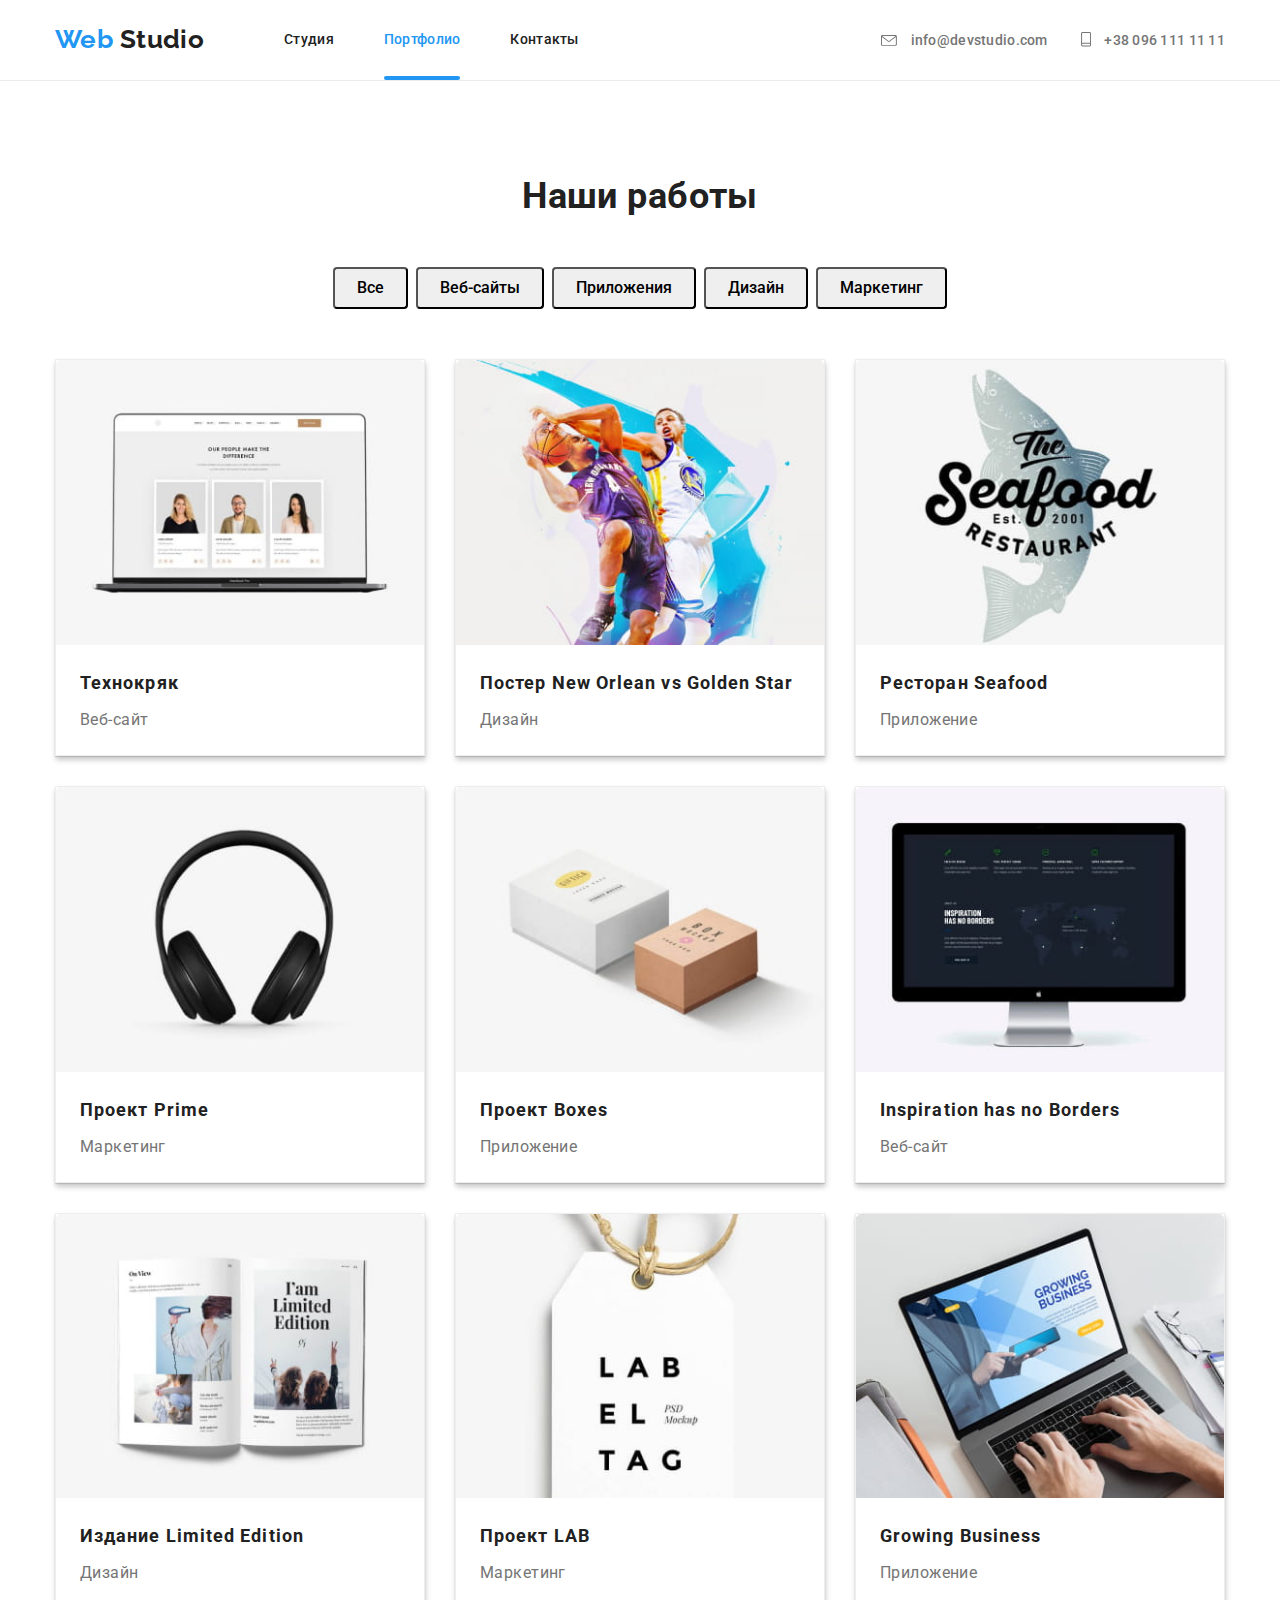
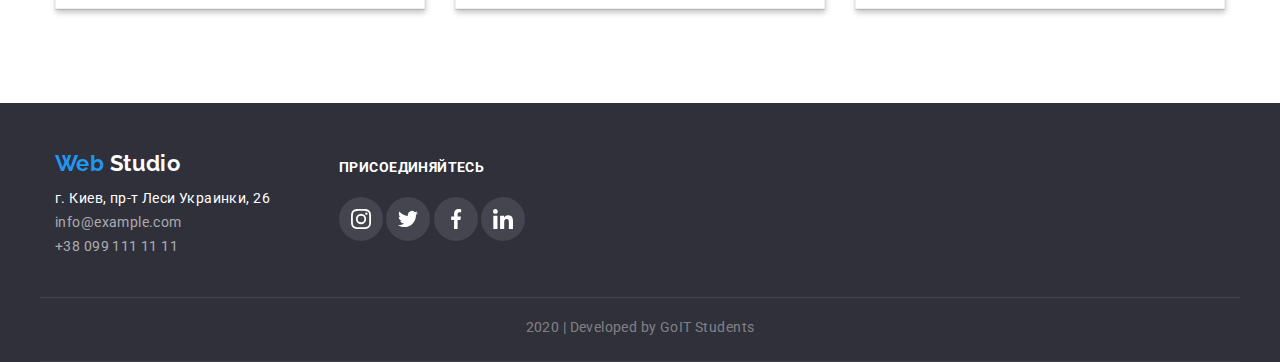
==== portfolio.html @ 3cd795a9 "Copypasted files from hw-05" ====
<!DOCTYPE html>
<html lang="en">
  <head>
    <meta charset="UTF-8" />
    <meta name="viewport" content="width=device-width, initial-scale=1.0" />
    <title>Portfolio</title>
    <link
      rel="stylesheet"
      href="https://fonts.googleapis.com/css2?family=Raleway:wght@700&family=Roboto:wght@500;700;900"
    />
    <link
      rel="stylesheet"
      href="https://cdnjs.cloudflare.com/ajax/libs/modern-normalize/0.6.0/modern-normalize.min.css"
    />
    <link rel="stylesheet" href="./css/main.css" />
    <link rel="stylesheet" href="./css/portfolio.css" />
  </head>
  <body>
    <!--Шапка-->
    <header class="header-portfolio">
      <div class="container main-nav">
        <a href="index.html" class="logo">
          <span class="logo-web">Web</span>
          Studio</a
        >
        <nav class="navigation-block">
          <ul class="site-nav">
            <li class="item">
              <a href="./index.html" class="link-page">Студия</a>
            </li>
            <li class="item">
              <a href="./portfolio.html" class="link-page portfolio"
                >Портфолио</a
              >
            </li>
            <li class="item"><a href="" class="link-page">Контакты</a></li>
          </ul>
        </nav>
        <div class="phone-email">
          <a href="mailto:info@devstudio.com" class="contacts">
            <svg class="icon-env" width="16px" height="11px">
              <use href="./images/sprite.svg#icon-envelope"></use>
            </svg>
            info@devstudio.com
          </a>
          <a href="tel:+380961111111" class="contacts">
            <svg class="icon-phone" width="10px" height="15px">
              <use href="images/sprite.svg#icon-phone"></use>
            </svg>
            +38 096 111 11 11
          </a>
        </div>
      </div>
    </header>
    <main>
      <div class="container">
        <section class="section">
          <h1 class="section-title">Наши работы</h1>
          <ul class="filter">
            <li class="item">
              <button type="button" class="filter-button">Все</button>
            </li>
            <li class="item">
              <button type="button" class="filter-button">Веб-сайты</button>
            </li>
            <li class="item">
              <button type="button" class="filter-button">Приложения</button>
            </li>
            <li class="item">
              <button type="button" class="filter-button">Дизайн</button>
            </li>
            <li class="item">
              <button type="button" class="filter-button">Маркетинг</button>
            </li>
          </ul>
          <ul class="our-portfolio">
            <li class="portfolio-item">
              <a href="" class="link">
                <div class="overlay">
                  <img
                    src="./images/portfolio-tekhnokryak.jpg"
                    alt="Веб-сайт технокряк"
                  />
                  <p class="text-card">
                    Технокряк это современная площадка распространения
                    коронавируса. Компании используют эту платформу для
                    цифрового шпионажа и атак на защищённые сервера конкурентов.
                  </p>
                </div>
                <div class="box-text">
                  <h2 class="portfolio-title">Технокряк</h2>
                  <p class="portfolio-description">Веб-сайт</p>
                </div>
              </a>
            </li>
            <li class="portfolio-item">
              <a href="" class="link">
                <div class="overlay">
                  <img
                    src="./images/portfolio-baskeball.jpg"
                    alt="Постер New Orlean vs Golden Star"
                  />
                  <p class="text-card">
                    Технокряк это современная площадка распространения
                    коронавируса. Компании используют эту платформу для
                    цифрового шпионажа и атак на защищённые сервера конкурентов.
                  </p>
                </div>
                <div class="box-text">
                  <h2 class="portfolio-title">
                    Постер New Orlean vs Golden Star
                  </h2>
                  <p class="portfolio-description">Дизайн</p>
                </div>
              </a>
            </li>
            <li class="portfolio-item">
              <a href="" class="link">
                <div class="overlay">
                  <img
                    src="./images/portfolio-seafood.jpg"
                    alt="Логотип ресторана Seafood"
                  />
                  <p class="text-card">
                    Технокряк это современная площадка распространения
                    коронавируса. Компании используют эту платформу для
                    цифрового шпионажа и атак на защищённые сервера конкурентов.
                  </p>
                </div>
                <div class="box-text">
                  <h2 class="portfolio-title">Ресторан Seafood</h2>
                  <p class="portfolio-description">Приложение</p>
                </div>
              </a>
            </li>
            <li class="portfolio-item">
              <a href="" class="link">
                <div class="overlay">
                  <img
                    src="./images/portfolio-headset.jpg"
                    alt="Фото наушников"
                  />
                  <p class="text-card">
                    Технокряк это современная площадка распространения
                    коронавируса. Компании используют эту платформу для
                    цифрового шпионажа и атак на защищённые сервера конкурентов.
                  </p>
                </div>
                <div class="box-text">
                  <h2 class="portfolio-title">Проект Prime</h2>
                  <p class="portfolio-description">Маркетинг</p>
                </div>
              </a>
            </li>
            <li class="portfolio-item">
              <a href="" class="link">
                <div class="overlay">
                  <img
                    src="./images/portfolio-boxes.jpg"
                    alt="Макет коробочек"
                  />
                  <p class="text-card">
                    Технокряк это современная площадка распространения
                    коронавируса. Компании используют эту платформу для
                    цифрового шпионажа и атак на защищённые сервера конкурентов.
                  </p>
                </div>
                <div class="box-text">
                  <h2 class="portfolio-title">Проект Boxes</h2>
                  <p class="portfolio-description">Приложение</p>
                </div>
              </a>
            </li>
            <li class="portfolio-item">
              <a href="" class="link">
                <div class="overlay">
                  <img
                    src="./images/portfolio-imac.jpg "
                    alt="Веб-сайт Inspiration has no Borders"
                  />
                  <p class="text-card">
                    Технокряк это современная площадка распространения
                    коронавируса. Компании используют эту платформу для
                    цифрового шпионажа и атак на защищённые сервера конкурентов.
                  </p>
                </div>
                <div class="box-text">
                  <h2 class="portfolio-title">Inspiration has no Borders</h2>
                  <p class="portfolio-description">Веб-сайт</p>
                </div>
              </a>
            </li>
            <li class="portfolio-item">
              <a href="" class="link">
                <div class="overlay">
                  <img
                    src="./images/portfolio-magazine.jpg"
                    alt="Журнал Limited Edition"
                  />
                  <p class="text-card">
                    Технокряк это современная площадка распространения
                    коронавируса. Компании используют эту платформу для
                    цифрового шпионажа и атак на защищённые сервера конкурентов.
                  </p>
                </div>
                <div class="box-text">
                  <h2 class="portfolio-title">Издание Limited Edition</h2>
                  <p class="portfolio-description">Дизайн</p>
                </div>
              </a>
            </li>
            <li class="portfolio-item">
              <a href="" class="link">
                <div class="overlay">
                  <img src="./images/portfolio-lab.jpg" alt="Бирка Lab" />
                  <p class="text-card">
                    Технокряк это современная площадка распространения
                    коронавируса. Компании используют эту платформу для
                    цифрового шпионажа и атак на защищённые сервера конкурентов.
                  </p>
                </div>
                <div class="box-text">
                  <h2 class="portfolio-title">Проект LAB</h2>
                  <p class="portfolio-description">Маркетинг</p>
                </div>
              </a>
            </li>
            <li class="portfolio-item">
              <a href="" class="link">
                <div class="overlay">
                  <img
                    src="./images/portfolio-notebook.jpg"
                    alt="Приложение Growing Business"
                  />
                  <p class="text-card">
                    Технокряк это современная площадка распространения
                    коронавируса. Компании используют эту платформу для
                    цифрового шпионажа и атак на защищённые сервера конкурентов.
                  </p>
                </div>
                <div class="box-text">
                  <h2 class="portfolio-title">Growing Business</h2>
                  <p class="portfolio-description">Приложение</p>
                </div>
              </a>
            </li>
          </ul>
        </section>
      </div>
    </main>
    <footer class="footer">
      <div class="container">
        <div class="footer-address">
          <a href="/index.html" class="logo footer-logo">
            <span class="logo-web">Web</span>
            Studio
          </a>
          <address class="address-item">
            г. Киев, пр-т Леси Украинки, 26
            <a href="mailto:info@example.com" class="footer-contacts"
              >info@example.com</a
            >
            <a href="tel:+380991111111" class="footer-contacts"
              >+38 099 111 11 11</a
            ><br />
          </address>
        </div>
        <div class="call-action">
          <b class="action-text">присоединяйтесь</b>
          <ul>
            <li class="action-icons">
              <a class="footer-icons" href="">
                <svg width="20px" height="20px">
                  <use href="./images/sprite.svg#icon-instagram"></use>
                </svg>
              </a>
            </li>
            <li class="action-icons">
              <a class="footer-icons" href="">
                <svg width="20px" height="20px">
                  <use href="./images/sprite.svg#icon-twitter"></use>
                </svg>
              </a>
            </li>
            <li class="action-icons">
              <a class="footer-icons" href="">
                <svg width="20px" height="20px">
                  <use href="./images/sprite.svg#icon-facebook"></use>
                </svg>
              </a>
            </li>
            <li class="action-icons">
              <a class="footer-icons" href="">
                <svg class="icons" width="20px" height="20px">
                  <use href="./images/sprite.svg#icon-linkedin"></use>
                </svg>
              </a>
            </li>
          </ul>
        </div>
      </div>
      <p class="container developed-by">2020 | Developed by GoIT Students</p>
    </footer>
  </body>
</html>
---- css/main.css ----
/* collor: #2196F3 - logo and all hover/focus elements
color: #757575  - цвет основого текста
color: #212121 - цвет вторичного текста
color: #FFFFFF - белый цвет (фон и текст)
color: #F5F4FA - вторичный цвет фона
color: rgba(255, 255, 255, 0.6) - цвет текста в футтере
color: #2F303A - фон футтера
*/

:root {
  --primary-text-color: #757575;
  --secondary-text-color: #212121;
  --accent-color: #2196f3;
  --primary-white-color: #ffffff;
  --secondary-bg-color: #f5f4fa;
  --footer-bg-color: #2f303a;
  --primary-icons-color: #afb1b8;
  --cubic-bezier-standard: cubic-bezier(0.4, 0, 0.2, 1);
}

body {
  background-color: var(--primary-white-color);
  color: var(--primary-text-color);
  font-family: Roboto, sans-serif;
  font-size: 14px;
  letter-spacing: 0.03em;
}

/* Logo header*/

.logo {
  font-family: Raleway, sans-serif;
  color: var(--secondary-text-color);
  font-weight: 700;
  font-size: 26px;
  line-height: 1.2;
  text-decoration: none;

  transition: color 250ms var(--cubic-bezier-standard);
}

.logo-web {
  font-family: Raleway, sans-serif;
  color: var(--accent-color);
}

.logo:hover,
.logo:focus {
  color: var(--accent-color);
}

ul {
  margin: 0;
  padding: 0;
  list-style: none;
}

/* Container */
.container {
  margin: 0 auto;
  width: 1200px;
  padding-left: 15px;
  padding-right: 15px;
}

/* Site navigation */

.main-nav {
  display: flex;
  align-items: center;
}

.navigation-block {
  margin-left: 80px;
}

.site-nav {
  display: flex;
}

.site-nav .item:not(:last-child) {
  margin-right: 50px;
}

.site-nav .link-page {
  position: relative;
  display: block;
  padding-top: 32px;
  padding-bottom: 32px;

  color: var(--secondary-text-color);
  font-weight: 500;
  line-height: 1.14;
  letter-spacing: 0.02em;
  text-decoration: none;

  transition: color 250ms var(--cubic-bezier-standard);
}

.link-page.studio {
  color: var(--accent-color);
}

.studio::after {
  content: "";

  position: absolute;
  bottom: 0;
  left: 0;
  width: 100%;
  height: 4px;
  background: #2196f3;
  border-radius: 2px;
}

.site-nav a:hover,
.site-nav a:focus {
  color: var(--accent-color);
}

/* Contacts */

.contacts {
  color: var(--primary-text-color);
  font-weight: 500;
  line-height: 1.14;
  letter-spacing: 0.02em;

  transition: color 250ms var(--cubic-bezier-standard);
}

.contacts:hover,
.contacts:focus {
  color: var(--accent-color);
}

.icon-env,
.icon-phone {
  fill: currentColor;
  margin-right: 10px;
}

.phone-email {
  display: inline-block;
  margin-left: auto;
}

.phone-email .contacts + .contacts {
  margin-left: 30px;
}

.phone-email > .contacts {
  padding-top: 32px;
  padding-bottom: 32px;
  text-decoration: none;
}

.contacts .icon-env {
  vertical-align: middle;
  display: inline-block;
}
.contacts .icon-phone {
  vertical-align: top;
  display: inline-block;
}

/* Hero */
.hero-section {
  max-width: 1600px;
  height: 600px;
  margin-left: auto;
  margin-right: auto;
  background-size: cover;
  background-position: center;
  background-repeat: no-repeat;
  background-image: linear-gradient(
      to right,
      rgba(47, 48, 58, 0.8),
      rgba(47, 48, 58, 0.8)
    ),
    url(../images/hero-bg.jpg);
  text-align: center;
}

.hero-title {
  margin-top: 0px;
  margin-bottom: 46px;
  margin-left: auto;
  margin-right: auto;
  padding-top: 200px;
  width: 646px;
  color: var(--primary-white-color);
  font-weight: 900;
  font-size: 44px;
  line-height: 1.36;
  letter-spacing: 0.06em;
  text-transform: uppercase;
}

/* Section */

.section {
  padding-top: 94px;
  padding-bottom: 94px;
}

.section-title {
  margin-top: 0;
  margin-bottom: 50px;
  color: var(--secondary-text-color);
  font-weight: 700;
  font-size: 36px;
  line-height: 1.17;
  text-align: center;
}

/* Advantages */

.advantages-list {
  display: flex;
}

.advantages-list .item {
  width: 270px;
}

.adv-icons {
  display: block;
  width: 270px;
  height: 120px;
  padding: 25px 100px;
  background-color: var(--secondary-bg-color);
  border-radius: 4px;
}

.advantages-list .item + .item {
  margin-left: 30px;
}

.advantages-list .title {
  margin-top: 30px;
  margin-bottom: 10px;
  color: var(--secondary-text-color);
  font-weight: 700;
  line-height: 1.14;
  text-transform: uppercase;
}

.advantages-list .text {
  margin-top: 0px;
  margin-bottom: 0px;
  line-height: 1.71;
}

/* What we do */

.we-do {
  display: flex;
}

.we-do .item-do + .item-do {
  margin-left: 30px;
}

.item-do .img-do {
  display: block;
  border-radius: 4px;
}

.item-do {
  position: relative;
}

.item-do > .title {
  position: absolute;
  bottom: 0;
  width: 100%;
  height: 70px;
}

.we-do .title {
  display: flex;
  align-items: center;
  justify-content: center;
  margin-top: 0px;
  margin-bottom: 0px;
  color: var(--primary-white-color);
  font-weight: 700;
  line-height: 1.14;
  text-transform: uppercase;
  background-color: rgba(47, 48, 58, 0.8);
}

/* Our team */

.team {
  display: flex;
}

.item-team {
  padding-bottom: 24px;
  background-color: var(--primary-white-color);
  box-shadow: 0px 2px 1px rgba(0, 0, 0, 0.2), 0px 1px 1px rgba(0, 0, 0, 0.14),
    0px 1px 3px rgba(0, 0, 0, 0.12);
  width: 270px;
}

.team .item-team + .item-team {
  margin-left: 30px;
}

.worker-photo {
  display: block;
  margin-bottom: 30px;
}

.section.our-team {
  background-color: var(--secondary-bg-color);
}

.team .worker {
  margin-top: 0;
  margin-bottom: 10px;
  color: var(--secondary-text-color);
  font-weight: 500;
  font-size: 16px;
  line-height: 1.19;
  text-align: center;
}

.team .profession {
  margin-top: 0;
  margin-bottom: 16px;
  font-size: 16px;
  line-height: 1.19;
  text-align: center;
}

.soc-networks {
  display: flex;
  justify-content: center;
}

.soc-networks .item + .item {
  margin-left: 11px;
}

.icon-box {
  display: flex;
  align-items: center;
  justify-content: center;
  width: 44px;
  height: 44px;
  border-radius: 50%;
  color: var(--soc-icons-color);

  transition: background-color 250ms var(--cubic-bezier-standard),
    color 250ms var(--cubic-bezier-standard);
}

.soc-icons {
  fill: currentColor;
}

.icon-box:hover {
  color: var(--primary-white-color);
  background-color: var(--accent-color);
}

/* Our clients */

.our-clients {
  display: flex;
  justify-content: center;
}

.our-clients .item + .item {
  margin-left: 30px;
}

.client-logo {
  display: flex;
  width: 170px;
  height: 90px;
  border: 1px solid var(--primary-icons-color);
  border-radius: 4px;
  align-items: center;
  justify-content: center;
  color: var(--primary-icons-color);
  fill: currentColor;

  transition: border 250ms var(--cubic-bezier-standard),
    color 250ms var(--cubic-bezier-standard);
}

.client-logo:hover {
  color: var(--accent-color);
  border: 1px solid var(--accent-color);
}

/* Footer */
.footer {
  color: var(--primary-white-color);
  background-color: var(--footer-bg-color);
}

.footer > .container {
  display: flex;
  border-bottom: 1px solid rgba(255, 255, 255, 0.1);
}

.footer-address {
  padding-top: 48px;
}

.footer-logo {
  display: block;
  font-weight: 700;
  font-size: 22px;
  line-height: 1.18;
  margin: 0;
  padding-bottom: 10px;
  color: var(--primary-white-color);
}

.address-item {
  font-size: 14px;
  line-height: 1.71;
  font-style: normal;
}

.footer-contacts {
  display: block;
  color: rgba(255, 255, 255, 0.6);
  text-decoration: none;
  font-style: normal;

  transition: color 250ms var(--cubic-bezier-standard);
}

.footer-contacts:hover,
.footer-contacts:focus {
  color: var(--accent-color);
}

.call-action {
  padding-top: 56px;
  padding-bottom: 56px;
  margin-left: 69px;
}

.action-text {
  display: block;
  text-transform: uppercase;
  margin: 0;
  margin-bottom: 21px;
}

.action-icons {
  display: inline-block;
}

.footer-icons {
  display: flex;
  border-radius: 50%;
  align-items: center;
  justify-content: center;
  width: 44px;
  height: 44px;
  fill: var(--primary-white-color);
  background-color: rgba(255, 255, 255, 0.1);

  transition: background-color 250ms var(--cubic-bezier-standard);
}

.footer-icons:hover {
  background-color: var(--accent-color);
}

.developed-by {
  margin-top: 0;
  margin-bottom: 0;
  padding-top: 18px;
  padding-bottom: 21px;
  color: rgba(255, 255, 255, 0.4);
  font-size: 14px;
  line-height: 1.71;
  justify-content: center;
}

/* Buttons */
.button {
  display: inline-block;
  border-radius: 4px;
  color: var(--secondary-text-color);
  background-color: var(--primary-white-color);
  text-decoration: none;
  padding: 10px 32px;
  min-width: 200px;
}

.button.primary {
  color: var(--primary-white-color);
  background-color: var(--accent-color);
}

.hero-section .button.primary {
  font-weight: 700;
  font-size: 16px;
  align-items: center;
  text-align: center;
  line-height: 1.88;
  letter-spacing: 0.06em;
  margin-right: auto;
  margin-left: auto;
}

img {
  display: block;
  max-width: 100%;
  height: auto;
}
---- css/portfolio.css ----
/* Site nav */
.link-page.portfolio {
  color: var(--accent-color);
}

.portfolio::after {
  content: "";

  position: absolute;
  bottom: 0;
  left: 0;
  width: 100%;
  height: 4px;
  background: #2196f3;
  border-radius: 2px;
}

.header-portfolio {
  border-bottom: 1px solid #ececec;
}

/* Filter buttons */

.filter {
  display: flex;
  align-items: center;
  justify-content: center;
  margin-bottom: 50px;
}

.filter .item + .item {
  margin-left: 8px;
}

.filter-button {
  font-weight: 500;
  font-size: 16px;
  line-height: 1.63;
  text-align: center;
  min-width: 73px;
  padding: 6px 22px;
  border-radius: 4px;
}

.filter-button:focus,
.filter-button:hover {
  color: var(--primary-white-color);
  background-color: var(--accent-color);
  box-shadow: 0px 2px 2px rgba(0, 0, 0, 0.12), 0px 1px 2px rgba(0, 0, 0, 0.08),
    0px 3px 1px rgba(0, 0, 0, 0.1);
}

/* Our portfolio */

.our-portfolio {
  display: flex;
  flex-wrap: wrap;
}

.our-portfolio .portfolio-item {
  width: 370px;
  margin-right: 30px;
  margin-bottom: 30px;
  border: 1px solid #eeeeee;
  box-shadow: 1px 4px 6px rgba(0, 0, 0, 0.16), 0px 4px 4px rgba(0, 0, 0, 0.06),
    0px 1px 1px rgba(0, 0, 0, 0.12);
}

.our-portfolio > .portfolio-item:nth-child(3n) {
  margin-right: 0;
}

.our-portfolio > .portfolio-item:nth-last-child(-n + 3) {
  margin-bottom: 0;
}

.our-portfolio .link {
  color: var(--secondary-text-color);
  text-decoration: none;
}

.overlay {
  position: relative;
  overflow: hidden;
}

.our-portfolio .text-card {
  position: absolute;
  top: 0;
  right: 0;
  font-size: 18px;
  line-height: 1.55;
  color: var(--primary-white-color);
  margin: 0;
  padding: 63px 24px;
  opacity: 0;
  transition: 250ms var(--cubic-bezier-standard);
}

.portfolio-item:hover .overlay::before,
.portfolio-item:hover .text-card {
  opacity: 1;
  transform: translateY(0);
}

.overlay::before {
  position: absolute;

  content: "";
  display: block;

  width: 100%;
  height: 100%;
  background-color: rgba(33, 150, 243, 0.9);
  opacity: 0;
  transform: translateY(100%);
  transition: 250ms var(--cubic-bezier-standard);
}

.our-portfolio .box-text {
  padding-top: 20px;
  padding-bottom: 20px;
  padding-left: 24px;
  padding-right: 24px;
}

.portfolio-title {
  font-weight: 700;
  font-size: 18px;
  line-height: 2;
  letter-spacing: 0.06em;
  margin: 0;
  margin-bottom: 4px;
}

.portfolio-description {
  font-size: 16px;
  line-height: 1.88;
  color: var(--primary-text-color);
  margin: 0;
}
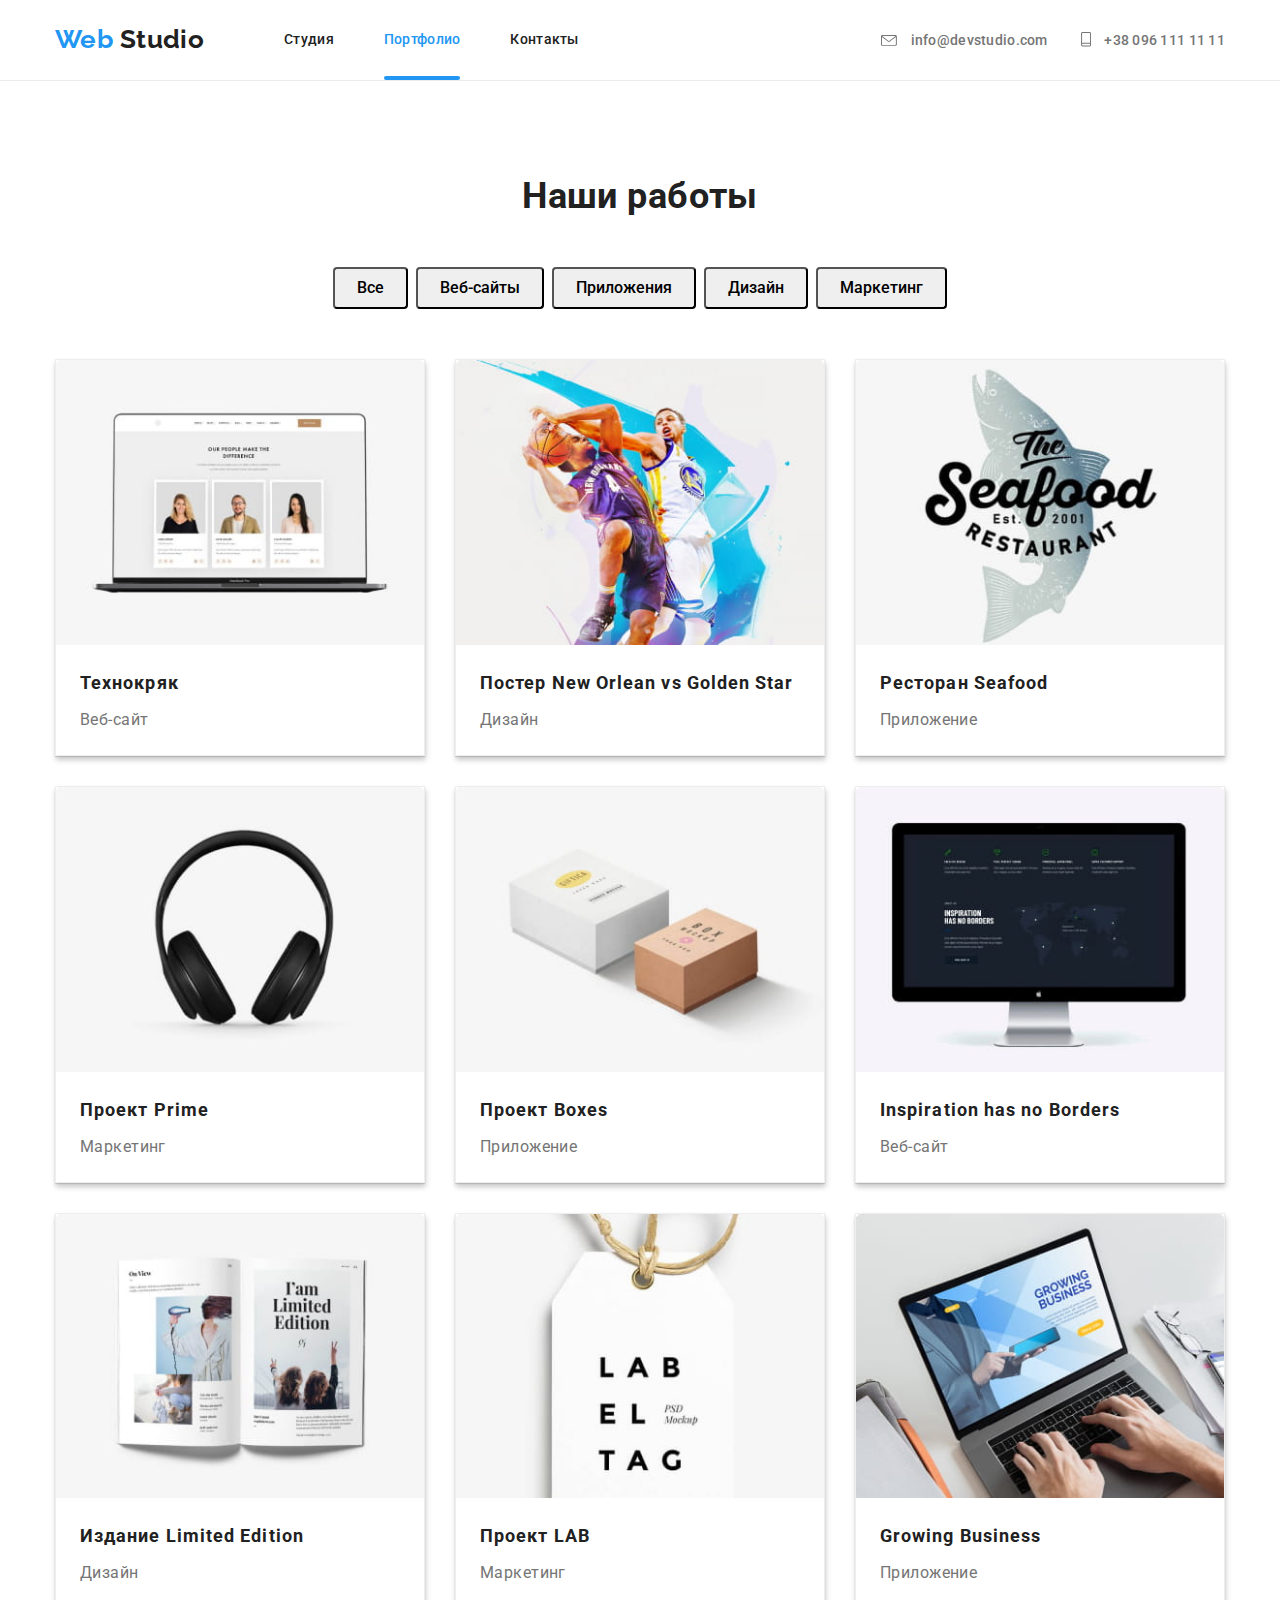
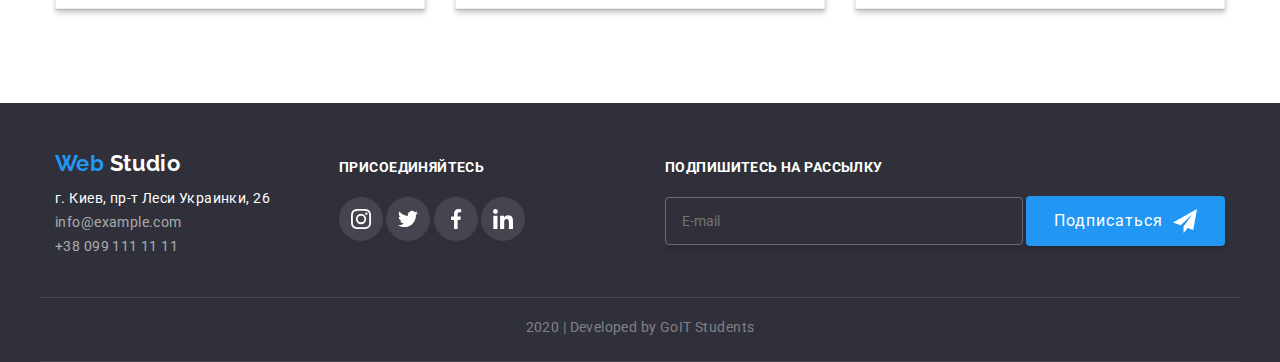
==== commit 5e6e5438: "Subscription forn in footer" ====
--- a/portfolio.html
+++ b/portfolio.html
@@ -298,6 +298,20 @@
             </li>
           </ul>
         </div>
+        <div class="subscription">
+          <b class="subscription-title">Подпишитесь на рассылку</b>
+          <form class="subscription-form">
+            <input
+              type="email"
+              name="subscription-email"
+              placeholder="E-mail"
+              class="subscription-input"
+            />
+            <button type="submit" class="subscription-button">
+              Подписаться
+            </button>
+          </form>
+        </div>
       </div>
       <p class="container developed-by">2020 | Developed by GoIT Students</p>
     </footer>
--- a/css/main.css
+++ b/css/main.css
@@ -477,6 +477,53 @@
   background-color: var(--accent-color);
 }
 
+.subscription {
+  margin-left: auto;
+  padding-top: 56px;
+}
+
+.subscription-title {
+  display: inline-block;
+  text-transform: uppercase;
+  padding-bottom: 20px;
+}
+
+.subscription-input {
+  width: 358px;
+  padding-top: 15px;
+  padding-bottom: 15px;
+  padding-left: 16px;
+  background-color: inherit;
+  border: 1px solid rgba(255, 255, 255, 0.3);
+  box-shadow: 0px 4px 4px rgba(0, 0, 0, 0.15);
+  border-radius: 4px;
+}
+
+.subscription-button {
+  display: inline-flex;
+  background-color: var(--accent-color);
+  color: var(--primary-white-color);
+  align-items: center;
+
+  padding: 10px 28px;
+  font-size: 16px;
+  line-height: 30px;
+  letter-spacing: 0.06em;
+  border-radius: 4px;
+  box-shadow: 0px 4px 4px rgba(0, 0, 0, 0.15);
+  border: transparent;
+}
+
+.subscription-button::after {
+  content: "";
+  display: inline-flex;
+  margin-left: 10px;
+  width: 24px;
+  height: 24px;
+  background: url(../images/subscription-icon.svg);
+  background-size: contain;
+}
+
 .developed-by {
   margin-top: 0;
   margin-bottom: 0;
